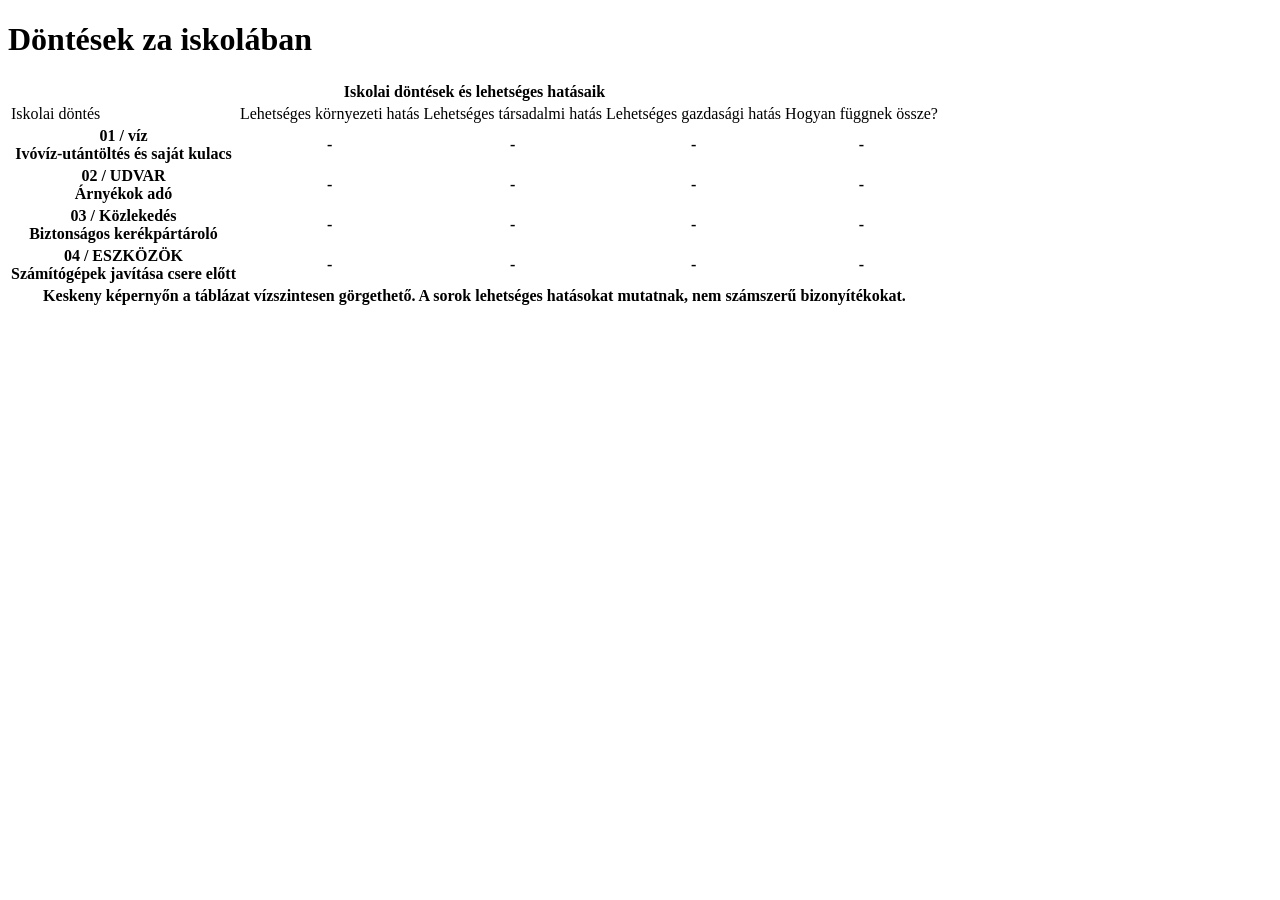
==== index.html @ 2a12638f "tablazat elkeszitese" ====
<!DOCTYPE html>
<html lang="hu">
<head>
    <meta charset="UTF-8">
    <meta name="viewport" content="width=device-width, initial-scale=1.0">
    <title>Csipkés Bálazs</title>
</head>
<body>
    <header>
        <h1>Döntések za iskolában</h1>
        <p></p>
    </header>
    <article>
        <table>
            <tr>
                <th colspan="5">Iskolai döntések és lehetséges hatásaik</th>
            </tr>
            <tr>
                <td>Iskolai döntés</td>
                <td>Lehetséges környezeti hatás</td>
                <td>Lehetséges társadalmi hatás</td>
                <td>Lehetséges gazdasági hatás</td>
                <td>Hogyan függnek össze?</td>
            </tr>
            <tr>
                <th>01 / víz <br>Ivóvíz-utántöltés és saját kulacs</th>
                <th>-</th>
                <th>-</th>
                <th>-</th>
                <th>-</th>
            </tr>
            <tr>
                <th>02 / UDVAR <br>Árnyékok adó </th>
                <th>-</th>
                <th>-</th>
                <th>-</th>
                <th>-</th>
            </tr>
            <tr>
                <th>03 / Közlekedés <br> Biztonságos kerékpártároló</th>
                <th>-</th>
                <th>-</th>
                <th>-</th>
                <th>-</th>
            </tr>
            <tr>
                <th>04 / ESZKÖZÖK <br> Számítógépek javítása csere előtt</th>
                <th>-</th>
                <th>-</th>
                <th>-</th>
                <th>-</th>
            </tr>
            <tr>
                <th colspan="5">Keskeny képernyőn a táblázat vízszintesen görgethető. A sorok lehetséges hatásokat mutatnak, nem számszerű bizonyítékokat.</th>
            </tr>
        </table>
    </article>
</body>
</html>
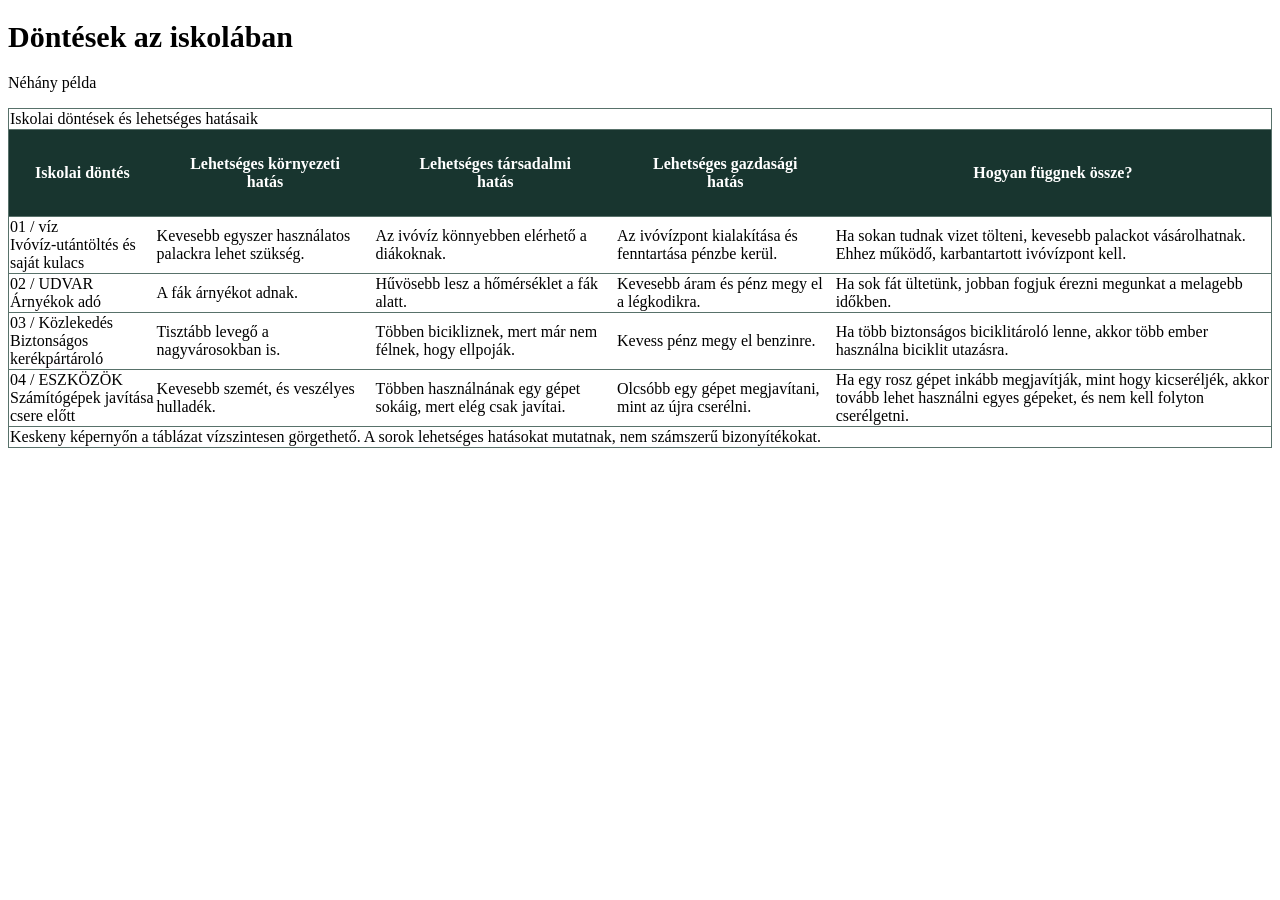
==== commit 6ad591a2: "befejezes" ====
--- a/index.html
+++ b/index.html
@@ -4,54 +4,55 @@
     <meta charset="UTF-8">
     <meta name="viewport" content="width=device-width, initial-scale=1.0">
     <title>Csipkés Bálazs</title>
+    <link rel="stylesheet" href="stílus.css">
 </head>
 <body>
     <header>
-        <h1>Döntések za iskolában</h1>
-        <p></p>
+        <h1>Döntések az iskolában</h1>
+        <p>Néhány példa</p>
     </header>
     <article>
         <table>
             <tr>
-                <th colspan="5">Iskolai döntések és lehetséges hatásaik</th>
+                <td colspan="5">Iskolai döntések és lehetséges hatásaik</td>
             </tr>
             <tr>
-                <td>Iskolai döntés</td>
-                <td>Lehetséges környezeti hatás</td>
-                <td>Lehetséges társadalmi hatás</td>
-                <td>Lehetséges gazdasági hatás</td>
-                <td>Hogyan függnek össze?</td>
+                <th>Iskolai döntés</th>
+                <th>Lehetséges környezeti hatás</th>
+                <th>Lehetséges társadalmi hatás</th>
+                <th>Lehetséges gazdasági hatás</th>
+                <th>Hogyan függnek össze?</th>
             </tr>
             <tr>
-                <th>01 / víz <br>Ivóvíz-utántöltés és saját kulacs</th>
-                <th>-</th>
-                <th>-</th>
-                <th>-</th>
-                <th>-</th>
+                <td>01 / víz <br>Ivóvíz-utántöltés és saját kulacs</th>
+                <td>Kevesebb egyszer használatos palackra lehet szükség.</th>
+                <td>Az ivóvíz könnyebben elérhető a diákoknak.</th>
+                <td>Az ivóvízpont kialakítása és fenntartása pénzbe kerül.</th>
+                <td>Ha sokan tudnak vizet tölteni, kevesebb palackot vásárolhatnak. Ehhez működő, karbantartott ivóvízpont kell.</th>
             </tr>
             <tr>
-                <th>02 / UDVAR <br>Árnyékok adó </th>
-                <th>-</th>
-                <th>-</th>
-                <th>-</th>
-                <th>-</th>
+                <td>02 / UDVAR <br>Árnyékok adó </th>
+                <td>A fák árnyékot adnak.</th>
+                <td>Hűvösebb lesz a hőmérséklet a fák alatt.</th>
+                <td>Kevesebb áram és pénz megy el a légkodikra.</th>
+                <td>Ha sok fát ültetünk, jobban fogjuk érezni megunkat a melagebb időkben.</th>
             </tr>
             <tr>
-                <th>03 / Közlekedés <br> Biztonságos kerékpártároló</th>
-                <th>-</th>
-                <th>-</th>
-                <th>-</th>
-                <th>-</th>
+                <td>03 / Közlekedés <br> Biztonságos kerékpártároló</th>
+                <td>Tisztább levegő a nagyvárosokban is.</th>
+                <td>Többen bicikliznek, mert már nem félnek, hogy ellpoják.</th>
+                <td>Kevess pénz megy el benzinre.</th>
+                <td>Ha több biztonságos biciklitároló lenne, akkor több ember használna biciklit utazásra.</th>
             </tr>
             <tr>
-                <th>04 / ESZKÖZÖK <br> Számítógépek javítása csere előtt</th>
-                <th>-</th>
-                <th>-</th>
-                <th>-</th>
-                <th>-</th>
+                <td>04 / ESZKÖZÖK <br> Számítógépek javítása csere előtt</th>
+                <td>Kevesebb szemét, és veszélyes hulladék.</th>
+                <td>Többen használnának egy gépet sokáig, mert elég csak javítai. </th>
+                <td>Olcsóbb egy gépet megjavítani, mint az újra cserélni.</th>
+                <td>Ha egy rosz gépet inkább megjavítják, mint hogy kicseréljék, akkor tovább lehet használni egyes gépeket, és nem kell folyton cserélgetni.</th>
             </tr>
             <tr>
-                <th colspan="5">Keskeny képernyőn a táblázat vízszintesen görgethető. A sorok lehetséges hatásokat mutatnak, nem számszerű bizonyítékokat.</th>
+                <td colspan="5">Keskeny képernyőn a táblázat vízszintesen görgethető. A sorok lehetséges hatásokat mutatnak, nem számszerű bizonyítékokat.</th>
             </tr>
         </table>
     </article>
--- a/stílus.css
+++ b/stílus.css
@@ -0,0 +1,19 @@
+*{
+    box-sizing: border-box;
+}
+
+body{
+    font-family: "Segoe UI";
+}
+h1{
+    font-size: 30px;
+}
+table, tr{
+    border: 1px solid #58716a;
+    border-collapse:collapse;
+}
+th{
+    background-color: #18352f;
+    color: white;
+    padding: 25px;
+}
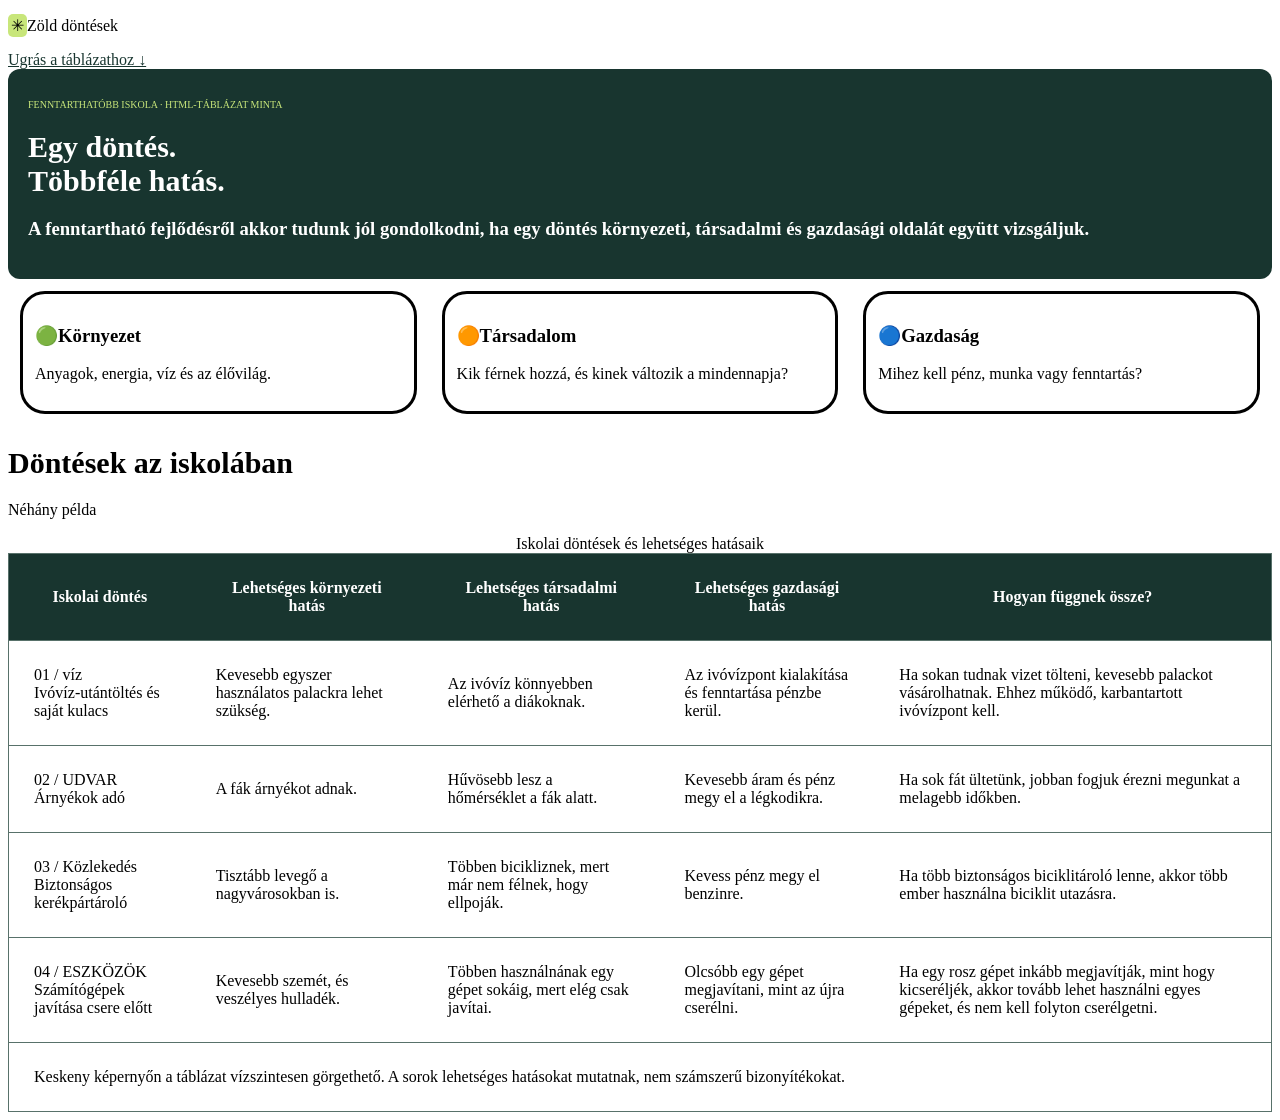
==== commit 7b152cde: "modositasok" ====
--- a/index.html
+++ b/index.html
@@ -7,6 +7,30 @@
     <link rel="stylesheet" href="stílus.css">
 </head>
 <body>
+    <main>
+        <header id="fejlecfelso">
+        <p><span>✳</span>Zöld döntések</p>
+        <a href="#">Ugrás a táblázathoz ↓</a>
+    </header>
+    <header id="fejlecalso">
+        <p>Fenntarthatóbb iskola · HTML-táblázat minta</p>
+        <h1>Egy döntés. <br> Többféle hatás.</h1>
+        <h3>A fenntartható fejlődésről akkor tudunk jól gondolkodni, ha egy döntés környezeti, társadalmi és gazdasági oldalát együtt vizsgáljuk.</h3>
+    </header>
+    <section>
+    <div>
+        <h3>🟢Környezet</h3>
+        <p>Anyagok, energia, víz és az élővilág.</p>
+    </div>
+    <div>
+        <h3>🟠Társadalom</h3>
+        <p>Kik férnek hozzá, és kinek változik a mindennapja?</p>
+    </div>
+    <div>
+        <h3>🔵Gazdaság</h3>
+        <p>Mihez kell pénz, munka vagy fenntartás?</p>
+    </div>
+    </section>
     <header>
         <h1>Döntések az iskolában</h1>
         <p>Néhány példa</p>
@@ -14,7 +38,7 @@
     <article>
         <table>
             <tr>
-                <td colspan="5">Iskolai döntések és lehetséges hatásaik</td>
+                <caption colspan="5">Iskolai döntések és lehetséges hatásaik</caption>
             </tr>
             <tr>
                 <th>Iskolai döntés</th>
@@ -24,18 +48,18 @@
                 <th>Hogyan függnek össze?</th>
             </tr>
             <tr>
-                <td>01 / víz <br>Ivóvíz-utántöltés és saját kulacs</th>
-                <td>Kevesebb egyszer használatos palackra lehet szükség.</th>
-                <td>Az ivóvíz könnyebben elérhető a diákoknak.</th>
-                <td>Az ivóvízpont kialakítása és fenntartása pénzbe kerül.</th>
-                <td>Ha sokan tudnak vizet tölteni, kevesebb palackot vásárolhatnak. Ehhez működő, karbantartott ivóvízpont kell.</th>
+                <td>01 / víz <br>Ivóvíz-utántöltés és saját kulacs</td>
+                <td>Kevesebb egyszer használatos palackra lehet szükség.</td>
+                <td>Az ivóvíz könnyebben elérhető a diákoknak.</td>
+                <td>Az ivóvízpont kialakítása és fenntartása pénzbe kerül.</td>
+                <td>Ha sokan tudnak vizet tölteni, kevesebb palackot vásárolhatnak. Ehhez működő, karbantartott ivóvízpont kell.</td>
             </tr>
             <tr>
-                <td>02 / UDVAR <br>Árnyékok adó </th>
-                <td>A fák árnyékot adnak.</th>
-                <td>Hűvösebb lesz a hőmérséklet a fák alatt.</th>
-                <td>Kevesebb áram és pénz megy el a légkodikra.</th>
-                <td>Ha sok fát ültetünk, jobban fogjuk érezni megunkat a melagebb időkben.</th>
+                <td>02 / UDVAR <br>Árnyékok adó </td>
+                <td>A fák árnyékot adnak.</td>
+                <td>Hűvösebb lesz a hőmérséklet a fák alatt.</td>
+                <td>Kevesebb áram és pénz megy el a légkodikra.</td>
+                <td>Ha sok fát ültetünk, jobban fogjuk érezni megunkat a melagebb időkben.</td>
             </tr>
             <tr>
                 <td>03 / Közlekedés <br> Biztonságos kerékpártároló</th>
@@ -45,16 +69,17 @@
                 <td>Ha több biztonságos biciklitároló lenne, akkor több ember használna biciklit utazásra.</th>
             </tr>
             <tr>
-                <td>04 / ESZKÖZÖK <br> Számítógépek javítása csere előtt</th>
-                <td>Kevesebb szemét, és veszélyes hulladék.</th>
-                <td>Többen használnának egy gépet sokáig, mert elég csak javítai. </th>
-                <td>Olcsóbb egy gépet megjavítani, mint az újra cserélni.</th>
-                <td>Ha egy rosz gépet inkább megjavítják, mint hogy kicseréljék, akkor tovább lehet használni egyes gépeket, és nem kell folyton cserélgetni.</th>
+                <td>04 / ESZKÖZÖK <br> Számítógépek javítása csere előtt</td>
+                <td>Kevesebb szemét, és veszélyes hulladék.</td>
+                <td>Többen használnának egy gépet sokáig, mert elég csak javítai. </td>
+                <td>Olcsóbb egy gépet megjavítani, mint az újra cserélni.</td>
+                <td>Ha egy rosz gépet inkább megjavítják, mint hogy kicseréljék, akkor tovább lehet használni egyes gépeket, és nem kell folyton cserélgetni.</td>
             </tr>
             <tr>
-                <td colspan="5">Keskeny képernyőn a táblázat vízszintesen görgethető. A sorok lehetséges hatásokat mutatnak, nem számszerű bizonyítékokat.</th>
+                <td colspan="5">Keskeny képernyőn a táblázat vízszintesen görgethető. A sorok lehetséges hatásokat mutatnak, nem számszerű bizonyítékokat.</td>
             </tr>
         </table>
     </article>
+    </main>
 </body>
 </html>
--- a/stílus.css
+++ b/stílus.css
@@ -16,4 +16,52 @@
     background-color: #18352f;
     color: white;
     padding: 25px;
+}
+td{
+    padding: 25px;
+}
+section{
+    display:grid;
+    grid-template-columns: 1fr 1fr 1fr;
+    gap: 2%;
+    padding: 12px;
+    }
+div{
+    border: solid black;
+    border-radius: 25px;
+    padding: 12px;
+}
+
+#fejlecfelső{
+    display: grid;
+    grid-template-columns: 1fr 1fr;
+    gap: 50px;
+    font-size: 15px;
+}
+#fejlecfelső p{
+    text-transform:uppercase;
+    color:#18352f;
+    font-weight: bold;
+    margin: 10px;
+}
+#fejlecfelso a{
+    color:#18352f;
+    text-decoration:underline;
+}
+span{
+    background-color: #c8e67a;
+    border-radius: 5px;
+    padding: 3px;
+}
+
+#fejlecalso{
+    background-color: #18352f;
+    border-radius: 12px;
+    color: white;
+    padding: 20px;
+}
+#fejlecalso p{
+    text-transform: uppercase;
+    color:#c8e67a;
+    font-size: 10px;
 }
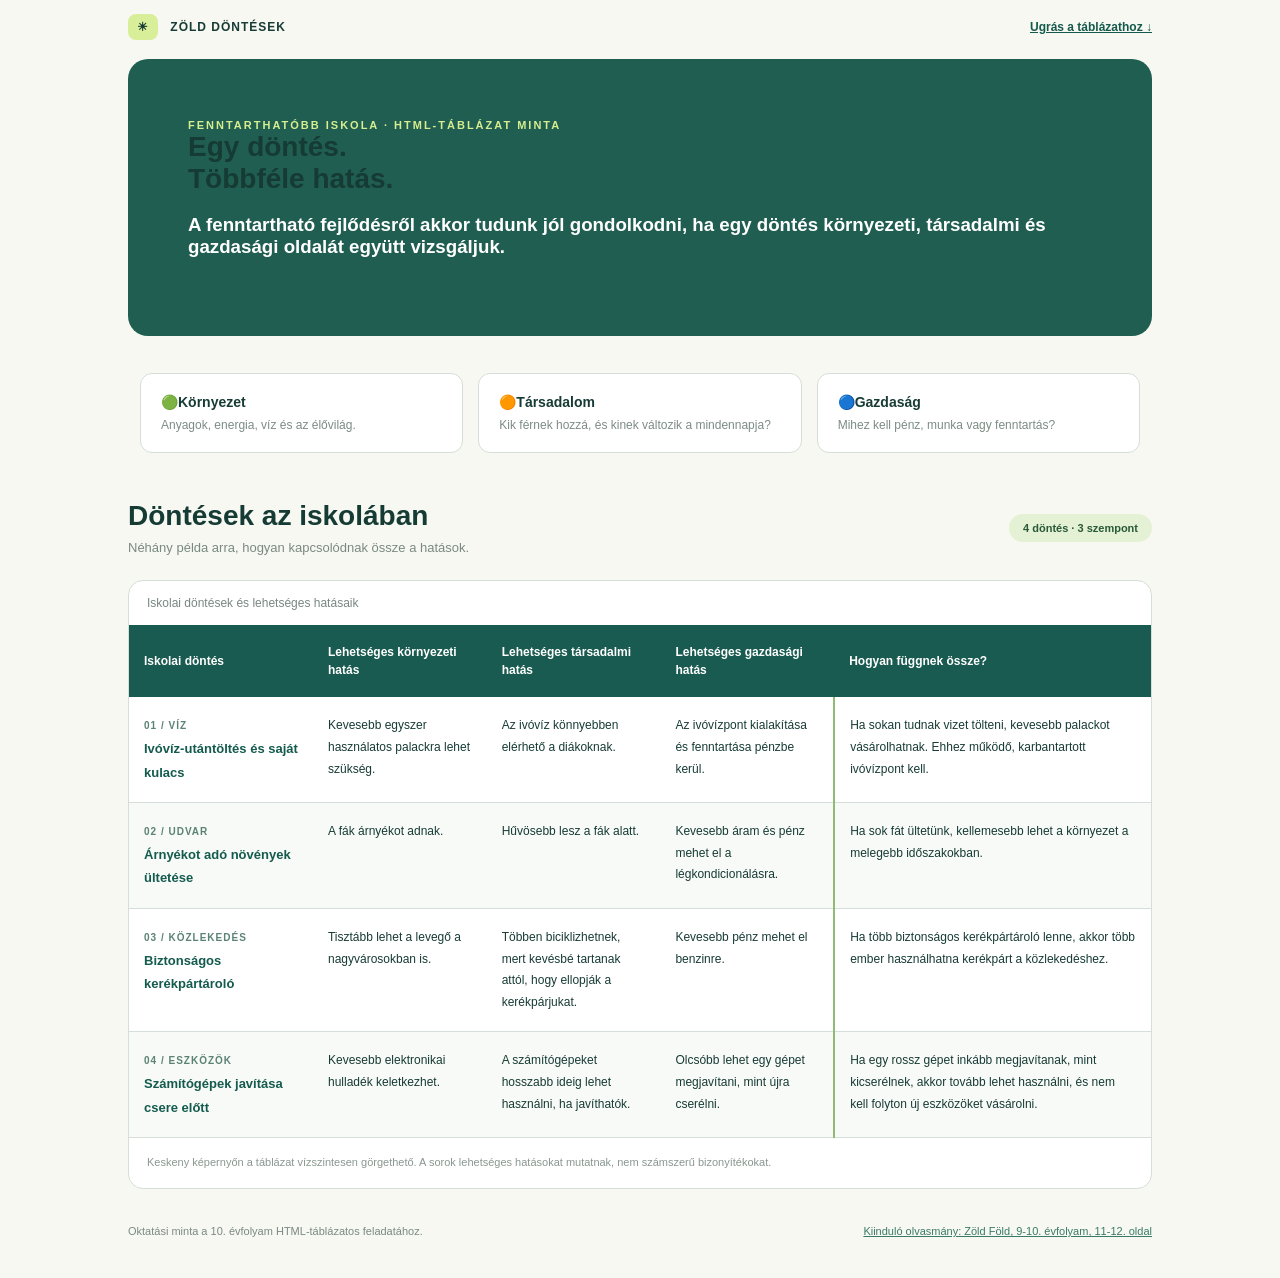
==== commit d0df037c: "vegso modositas" ====
--- a/index.html
+++ b/index.html
@@ -8,16 +8,17 @@
 </head>
 <body>
     <main>
-        <header id="fejlecfelso">
-        <p><span>✳</span>Zöld döntések</p>
-        <a href="#">Ugrás a táblázathoz ↓</a>
-    </header>
-    <header id="fejlecalso">
+        <nav>
+            <p><span class="ikon">☀</span> ZÖLD DÖNTÉSEK</p>
+            <a href="#tablazat">Ugrás a táblázathoz ↓</a>
+        </nav>
+
+    <header id="fejlec">
         <p>Fenntarthatóbb iskola · HTML-táblázat minta</p>
         <h1>Egy döntés. <br> Többféle hatás.</h1>
         <h3>A fenntartható fejlődésről akkor tudunk jól gondolkodni, ha egy döntés környezeti, társadalmi és gazdasági oldalát együtt vizsgáljuk.</h3>
     </header>
-    <section>
+    <section class="dobozok">
     <div>
         <h3>🟢Környezet</h3>
         <p>Anyagok, energia, víz és az élővilág.</p>
@@ -31,55 +32,131 @@
         <p>Mihez kell pénz, munka vagy fenntartás?</p>
     </div>
     </section>
-    <header>
+    <header id="tablazat">
         <h1>Döntések az iskolában</h1>
-        <p>Néhány példa</p>
+        <p>Néhány példa arra, hogyan kapcsolódnak össze a hatások.</p>
+        <span>4 döntés · 3 szempont</span>
     </header>
     <article>
         <table>
-            <tr>
-                <caption colspan="5">Iskolai döntések és lehetséges hatásaik</caption>
-            </tr>
-            <tr>
-                <th>Iskolai döntés</th>
-                <th>Lehetséges környezeti hatás</th>
-                <th>Lehetséges társadalmi hatás</th>
-                <th>Lehetséges gazdasági hatás</th>
-                <th>Hogyan függnek össze?</th>
-            </tr>
-            <tr>
-                <td>01 / víz <br>Ivóvíz-utántöltés és saját kulacs</td>
-                <td>Kevesebb egyszer használatos palackra lehet szükség.</td>
-                <td>Az ivóvíz könnyebben elérhető a diákoknak.</td>
-                <td>Az ivóvízpont kialakítása és fenntartása pénzbe kerül.</td>
-                <td>Ha sokan tudnak vizet tölteni, kevesebb palackot vásárolhatnak. Ehhez működő, karbantartott ivóvízpont kell.</td>
-            </tr>
-            <tr>
-                <td>02 / UDVAR <br>Árnyékok adó </td>
-                <td>A fák árnyékot adnak.</td>
-                <td>Hűvösebb lesz a hőmérséklet a fák alatt.</td>
-                <td>Kevesebb áram és pénz megy el a légkodikra.</td>
-                <td>Ha sok fát ültetünk, jobban fogjuk érezni megunkat a melagebb időkben.</td>
-            </tr>
-            <tr>
-                <td>03 / Közlekedés <br> Biztonságos kerékpártároló</th>
-                <td>Tisztább levegő a nagyvárosokban is.</th>
-                <td>Többen bicikliznek, mert már nem félnek, hogy ellpoják.</th>
-                <td>Kevess pénz megy el benzinre.</th>
-                <td>Ha több biztonságos biciklitároló lenne, akkor több ember használna biciklit utazásra.</th>
-            </tr>
-            <tr>
-                <td>04 / ESZKÖZÖK <br> Számítógépek javítása csere előtt</td>
-                <td>Kevesebb szemét, és veszélyes hulladék.</td>
-                <td>Többen használnának egy gépet sokáig, mert elég csak javítai. </td>
-                <td>Olcsóbb egy gépet megjavítani, mint az újra cserélni.</td>
-                <td>Ha egy rosz gépet inkább megjavítják, mint hogy kicseréljék, akkor tovább lehet használni egyes gépeket, és nem kell folyton cserélgetni.</td>
-            </tr>
-            <tr>
-                <td colspan="5">Keskeny képernyőn a táblázat vízszintesen görgethető. A sorok lehetséges hatásokat mutatnak, nem számszerű bizonyítékokat.</td>
-            </tr>
+           <caption>Iskolai döntések és lehetséges hatásaik</caption>
+
+                <thead>
+                    <tr>
+                        <th>Iskolai döntés</th>
+                        <th>Lehetséges környezeti hatás</th>
+                        <th>Lehetséges társadalmi hatás</th>
+                        <th>Lehetséges gazdasági hatás</th>
+                        <th>Hogyan függnek össze?</th>
+                    </tr>
+                </thead>
+
+                <tbody>
+
+                    <tr>
+                        <td>
+                            <small>01 / VÍZ</small><br>
+                            <strong>Ivóvíz-utántöltés és saját kulacs</strong>
+                        </td>
+
+                        <td>Kevesebb egyszer használatos palackra lehet szükség.</td>
+
+                        <td>Az ivóvíz könnyebben elérhető a diákoknak.</td>
+
+                        <td>Az ivóvízpont kialakítása és fenntartása pénzbe kerül.</td>
+
+                        <td>
+                            Ha sokan tudnak vizet tölteni, kevesebb palackot
+                            vásárolhatnak. Ehhez működő, karbantartott
+                            ivóvízpont kell.
+                        </td>
+                    </tr>
+
+                    <tr>
+                        <td>
+                            <small>02 / UDVAR</small><br>
+                            <strong>Árnyékot adó növények ültetése</strong>
+                        </td>
+
+                        <td>A fák árnyékot adnak.</td>
+
+                        <td>Hűvösebb lesz a fák alatt.</td>
+
+                        <td>Kevesebb áram és pénz mehet el a légkondicionálásra.</td>
+
+                        <td>
+                            Ha sok fát ültetünk, kellemesebb lehet a környezet
+                            a melegebb időszakokban.
+                        </td>
+                    </tr>
+
+                    <tr>
+                        <td>
+                            <small>03 / KÖZLEKEDÉS</small><br>
+                            <strong>Biztonságos kerékpártároló</strong>
+                        </td>
+
+                        <td>Tisztább lehet a levegő a nagyvárosokban is.</td>
+
+                        <td>
+                            Többen biciklizhetnek, mert kevésbé tartanak
+                            attól, hogy ellopják a kerékpárjukat.
+                        </td>
+
+                        <td>Kevesebb pénz mehet el benzinre.</td>
+
+                        <td>
+                            Ha több biztonságos kerékpártároló lenne,
+                            akkor több ember használhatna kerékpárt
+                            a közlekedéshez.
+                        </td>
+                    </tr>
+
+                    <tr>
+                        <td>
+                            <small>04 / ESZKÖZÖK</small><br>
+                            <strong>Számítógépek javítása csere előtt</strong>
+                        </td>
+
+                        <td>Kevesebb elektronikai hulladék keletkezhet.</td>
+
+                        <td>
+                            A számítógépeket hosszabb ideig lehet használni,
+                            ha javíthatók.
+                        </td>
+
+                        <td>
+                            Olcsóbb lehet egy gépet megjavítani,
+                            mint újra cserélni.
+                        </td>
+
+                        <td>
+                            Ha egy rossz gépet inkább megjavítanak,
+                            mint kicserélnek, akkor tovább lehet használni,
+                            és nem kell folyton új eszközöket vásárolni.
+                        </td>
+                    </tr>
+
+                </tbody>
+
+                <tfoot>
+                    <tr>
+                        <td colspan="5">
+                            Keskeny képernyőn a táblázat vízszintesen görgethető.
+                            A sorok lehetséges hatásokat mutatnak,
+                            nem számszerű bizonyítékokat.
+                        </td>
+                    </tr>
+                </tfoot>
+
         </table>
     </article>
+    <footer>
+        <p>Oktatási minta a 10. évfolyam HTML-táblázatos feladatához.</p>
+        <a href="#">
+                Kiinduló olvasmány: Zöld Föld, 9-10. évfolyam, 11-12. oldal
+        </a>
+    </footer>
     </main>
 </body>
 </html>
--- a/stílus.css
+++ b/stílus.css
@@ -1,67 +1,295 @@
-*{
-    box-sizing: border-box;
-}
-
-body{
-    font-family: "Segoe UI";
-}
-h1{
-    font-size: 30px;
-}
-table, tr{
-    border: 1px solid #58716a;
-    border-collapse:collapse;
-}
-th{
-    background-color: #18352f;
-    color: white;
-    padding: 25px;
-}
-td{
-    padding: 25px;
-}
-section{
-    display:grid;
-    grid-template-columns: 1fr 1fr 1fr;
-    gap: 2%;
-    padding: 12px;
-    }
-div{
-    border: solid black;
-    border-radius: 25px;
-    padding: 12px;
-}
-
-#fejlecfelső{
-    display: grid;
-    grid-template-columns: 1fr 1fr;
-    gap: 50px;
-    font-size: 15px;
-}
-#fejlecfelső p{
-    text-transform:uppercase;
-    color:#18352f;
-    font-weight: bold;
-    margin: 10px;
-}
-#fejlecfelso a{
-    color:#18352f;
-    text-decoration:underline;
-}
-span{
-    background-color: #c8e67a;
-    border-radius: 5px;
-    padding: 3px;
-}
-
-#fejlecalso{
-    background-color: #18352f;
-    border-radius: 12px;
-    color: white;
-    padding: 20px;
-}
-#fejlecalso p{
-    text-transform: uppercase;
-    color:#c8e67a;
-    font-size: 10px;
-}+* {
+  box-sizing: border-box;
+}
+
+body {
+  margin: 0;
+  background-color: #f7f8f2;
+  font-family: "Segoe UI", Arial, sans-serif;
+  color: #173b35;
+}
+main {
+  width: 80%;
+  max-width: 1100px;
+  margin: auto;
+  display: grid;
+  gap: 25px;
+}
+h1 {
+  font-size: 28px;
+  margin: 0;
+  color: #153b34;
+}
+table {
+  width: 100%;
+  min-width: 750px;
+  border-collapse: collapse;
+  table-layout: fixed;
+}
+section {
+  display: grid;
+  grid-template-columns: 1fr 1fr 1fr;
+  gap: 2%;
+  padding: 12px;
+}
+div {
+  border: solid black;
+  border-radius: 25px;
+  padding: 12px;
+}
+
+nav {
+  display: grid;
+  grid-template-columns: 1fr auto;
+  align-items: center;
+  margin-top: 20px;
+}
+nav p {
+  margin: 0;
+  font-size: 12px;
+  font-weight: bold;
+  letter-spacing: 1px;
+}
+nav a {
+  font-size: 12px;
+  font-weight: bold;
+  color: #15594c;
+  text-decoration: underline;
+}
+.ikon {
+  background-color: #d9ee98;
+  padding: 6px 9px;
+  border-radius: 8px;
+  margin-right: 8px;
+}
+span {
+  background-color: #c8e67a;
+  border-radius: 5px;
+  padding: 3px;
+}
+
+#fejlec {
+  background-color: #205e51;
+  border-radius: 20px;
+  color: white;
+  color: white;
+  padding: 60px;
+}
+#fejlec p {
+  font-size: 11px;
+  font-weight: bold;
+  letter-spacing: 2px;
+  text-transform: uppercase;
+  color: #d6ee8e;
+  margin: 0;
+}
+#fejlecalso h1 {
+  font-size: 56px;
+  line-height: 1;
+  margin: 20px 0;
+  letter-spacing: -2px;
+  color: white;
+}
+
+#fejlecalso h3 {
+  font-size: 15px;
+  line-height: 1.6;
+  font-weight: normal;
+  max-width: 550px;
+  margin: 0;
+}
+
+.dobozok {
+  display: grid;
+  grid-template-columns: repeat(3, 1fr);
+  gap: 15px;
+}
+
+.dobozok div {
+  background-color: white;
+  border: 1px solid #d5ded8;
+  border-radius: 12px;
+  padding: 20px;
+}
+
+.dobozok h3 {
+  font-size: 14px;
+  margin: 0 0 8px;
+}
+
+.dobozok p {
+  font-size: 12px;
+  color: #7c8c85;
+  margin: 0;
+}
+
+#tablazat {
+  display: grid;
+  grid-template-columns: 1fr auto;
+  align-items: center;
+  margin-top: 10px;
+}
+
+#tablazat h1 {
+  grid-column: 1;
+  font-size: 28px;
+  margin: 0;
+  color: #153b34;
+}
+
+#tablazat p {
+  grid-column: 1;
+  font-size: 13px;
+  color: #7b8983;
+  margin: 8px 0 0;
+}
+
+#tablazat span {
+  grid-column: 2;
+  grid-row: 1 / 3;
+  background-color: #e5f1d5;
+  color: #285a37;
+  padding: 8px 14px;
+  border-radius: 20px;
+  font-size: 11px;
+  font-weight: bold;
+}
+
+article {
+  background-color: white;
+  border: 1px solid #d5ded8;
+  border-radius: 15px;
+  overflow-x: auto;
+}
+
+table {
+  width: 100%;
+  min-width: 750px;
+  border-collapse: collapse;
+  table-layout: fixed;
+}
+
+caption {
+  text-align: left;
+  font-size: 12px;
+  color: #788781;
+  padding: 15px 18px;
+}
+
+thead {
+  background-color: #195b50;
+  color: white;
+}
+
+th {
+  padding: 18px 15px;
+  text-align: left;
+  font-size: 12px;
+  line-height: 1.5;
+}
+
+td {
+  padding: 18px 15px;
+  font-size: 12px;
+  line-height: 1.8;
+  vertical-align: top;
+  border-bottom: 1px solid #d5ded8;
+}
+
+th:first-child,
+td:first-child {
+  width: 18%;
+}
+
+th:nth-child(2),
+th:nth-child(3),
+th:nth-child(4) {
+  width: 17%;
+}
+
+th:last-child {
+  width: 31%;
+}
+
+tbody tr:nth-child(even) {
+  background-color: #f8faf7;
+}
+
+tbody td:first-child {
+  color: #145b4e;
+}
+
+strong {
+  color: #145b4e;
+  font-size: 13px;
+}
+
+small {
+  color: #5b8276;
+  font-size: 10px;
+  font-weight: bold;
+  letter-spacing: 1px;
+}
+
+tbody td:last-child {
+  border-left: 2px solid #91bb75;
+}
+
+tfoot td {
+  padding: 15px 18px;
+  font-size: 11px;
+  color: #899790;
+  border-bottom: none;
+}
+
+footer {
+  display: grid;
+  grid-template-columns: 1fr 1fr;
+  align-items: center;
+  margin-bottom: 30px;
+  font-size: 11px;
+  color: #7a8983;
+}
+
+footer a {
+  text-align: right;
+  color: #3a7a68;
+}
+
+@media (max-width: 700px) {
+  main {
+    width: 92%;
+  }
+
+  #fejlecalso {
+    padding: 30px;
+  }
+
+  #fejlecalso h1 {
+    font-size: 36px;
+  }
+
+  .dobozok {
+    grid-template-columns: 1fr;
+  }
+
+  #tablazat {
+    grid-template-columns: 1fr;
+    gap: 10px;
+  }
+
+  #tablazat span {
+    grid-column: 1;
+    grid-row: 3;
+    justify-self: start;
+  }
+
+  footer {
+    grid-template-columns: 1fr;
+    gap: 10px;
+  }
+
+  footer a {
+    text-align: left;
+  }
+}
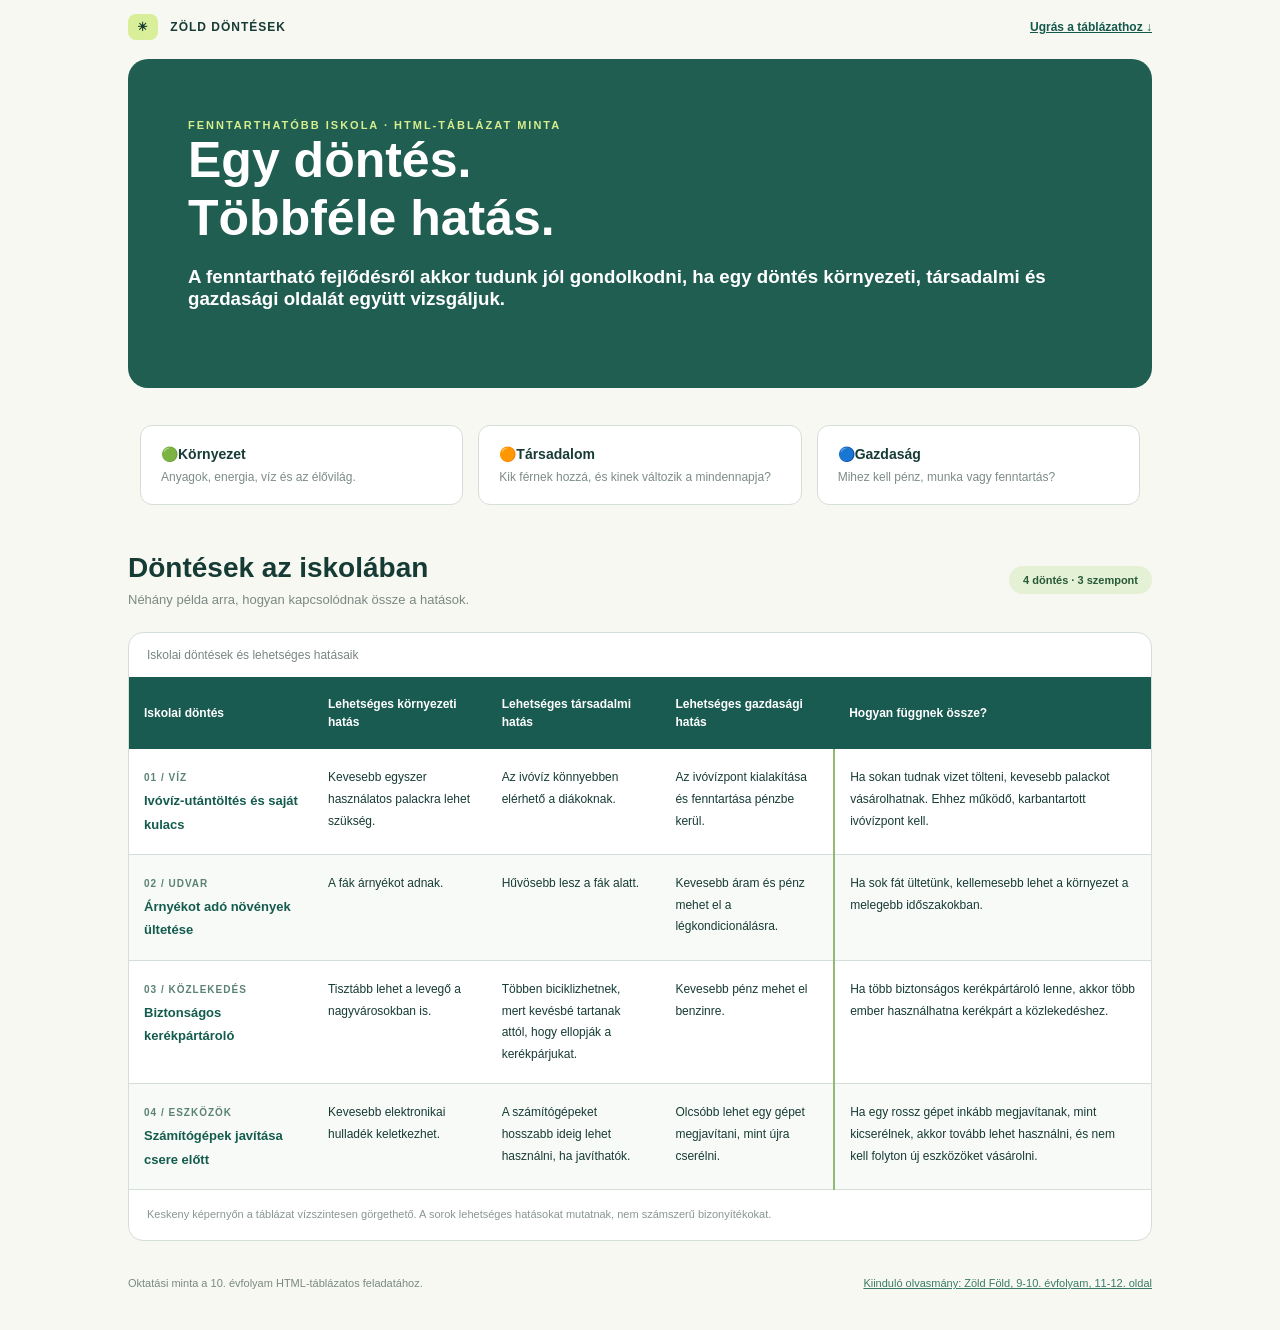
==== commit f18a07e4: "formazas" ====
--- a/index.html
+++ b/index.html
@@ -1,162 +1,160 @@
-<!DOCTYPE html>
+<!doctype html>
 <html lang="hu">
-<head>
-    <meta charset="UTF-8">
-    <meta name="viewport" content="width=device-width, initial-scale=1.0">
+  <head>
+    <meta charset="UTF-8" />
+    <meta name="viewport" content="width=device-width, initial-scale=1.0" />
     <title>Csipkés Bálazs</title>
-    <link rel="stylesheet" href="stílus.css">
-</head>
-<body>
+    <link rel="stylesheet" href="stílus.css" />
+  </head>
+  <body>
     <main>
-        <nav>
-            <p><span class="ikon">☀</span> ZÖLD DÖNTÉSEK</p>
-            <a href="#tablazat">Ugrás a táblázathoz ↓</a>
-        </nav>
+      <nav>
+        <p><span class="ikon">☀</span> ZÖLD DÖNTÉSEK</p>
+        <a href="#tablazat">Ugrás a táblázathoz ↓</a>
+      </nav>
 
-    <header id="fejlec">
+      <header id="fejlec">
         <p>Fenntarthatóbb iskola · HTML-táblázat minta</p>
-        <h1>Egy döntés. <br> Többféle hatás.</h1>
-        <h3>A fenntartható fejlődésről akkor tudunk jól gondolkodni, ha egy döntés környezeti, társadalmi és gazdasági oldalát együtt vizsgáljuk.</h3>
-    </header>
-    <section class="dobozok">
-    <div>
-        <h3>🟢Környezet</h3>
-        <p>Anyagok, energia, víz és az élővilág.</p>
-    </div>
-    <div>
-        <h3>🟠Társadalom</h3>
-        <p>Kik férnek hozzá, és kinek változik a mindennapja?</p>
-    </div>
-    <div>
-        <h3>🔵Gazdaság</h3>
-        <p>Mihez kell pénz, munka vagy fenntartás?</p>
-    </div>
-    </section>
-    <header id="tablazat">
+        <h1>
+          Egy döntés. <br />
+          Többféle hatás.
+        </h1>
+        <h3>
+          A fenntartható fejlődésről akkor tudunk jól gondolkodni, ha egy döntés
+          környezeti, társadalmi és gazdasági oldalát együtt vizsgáljuk.
+        </h3>
+      </header>
+      <section class="dobozok">
+        <div>
+          <h3>🟢Környezet</h3>
+          <p>Anyagok, energia, víz és az élővilág.</p>
+        </div>
+        <div>
+          <h3>🟠Társadalom</h3>
+          <p>Kik férnek hozzá, és kinek változik a mindennapja?</p>
+        </div>
+        <div>
+          <h3>🔵Gazdaság</h3>
+          <p>Mihez kell pénz, munka vagy fenntartás?</p>
+        </div>
+      </section>
+      <header id="tablazat">
         <h1>Döntések az iskolában</h1>
         <p>Néhány példa arra, hogyan kapcsolódnak össze a hatások.</p>
         <span>4 döntés · 3 szempont</span>
-    </header>
-    <article>
+      </header>
+      <article>
         <table>
-           <caption>Iskolai döntések és lehetséges hatásaik</caption>
+          <caption>
+            Iskolai döntések és lehetséges hatásaik
+          </caption>
 
-                <thead>
-                    <tr>
-                        <th>Iskolai döntés</th>
-                        <th>Lehetséges környezeti hatás</th>
-                        <th>Lehetséges társadalmi hatás</th>
-                        <th>Lehetséges gazdasági hatás</th>
-                        <th>Hogyan függnek össze?</th>
-                    </tr>
-                </thead>
+          <thead>
+            <tr>
+              <th>Iskolai döntés</th>
+              <th>Lehetséges környezeti hatás</th>
+              <th>Lehetséges társadalmi hatás</th>
+              <th>Lehetséges gazdasági hatás</th>
+              <th>Hogyan függnek össze?</th>
+            </tr>
+          </thead>
 
-                <tbody>
+          <tbody>
+            <tr>
+              <td>
+                <small>01 / VÍZ</small><br />
+                <strong>Ivóvíz-utántöltés és saját kulacs</strong>
+              </td>
 
-                    <tr>
-                        <td>
-                            <small>01 / VÍZ</small><br>
-                            <strong>Ivóvíz-utántöltés és saját kulacs</strong>
-                        </td>
+              <td>Kevesebb egyszer használatos palackra lehet szükség.</td>
 
-                        <td>Kevesebb egyszer használatos palackra lehet szükség.</td>
+              <td>Az ivóvíz könnyebben elérhető a diákoknak.</td>
 
-                        <td>Az ivóvíz könnyebben elérhető a diákoknak.</td>
+              <td>Az ivóvízpont kialakítása és fenntartása pénzbe kerül.</td>
 
-                        <td>Az ivóvízpont kialakítása és fenntartása pénzbe kerül.</td>
+              <td>
+                Ha sokan tudnak vizet tölteni, kevesebb palackot vásárolhatnak.
+                Ehhez működő, karbantartott ivóvízpont kell.
+              </td>
+            </tr>
 
-                        <td>
-                            Ha sokan tudnak vizet tölteni, kevesebb palackot
-                            vásárolhatnak. Ehhez működő, karbantartott
-                            ivóvízpont kell.
-                        </td>
-                    </tr>
+            <tr>
+              <td>
+                <small>02 / UDVAR</small><br />
+                <strong>Árnyékot adó növények ültetése</strong>
+              </td>
 
-                    <tr>
-                        <td>
-                            <small>02 / UDVAR</small><br>
-                            <strong>Árnyékot adó növények ültetése</strong>
-                        </td>
+              <td>A fák árnyékot adnak.</td>
 
-                        <td>A fák árnyékot adnak.</td>
+              <td>Hűvösebb lesz a fák alatt.</td>
 
-                        <td>Hűvösebb lesz a fák alatt.</td>
+              <td>Kevesebb áram és pénz mehet el a légkondicionálásra.</td>
 
-                        <td>Kevesebb áram és pénz mehet el a légkondicionálásra.</td>
+              <td>
+                Ha sok fát ültetünk, kellemesebb lehet a környezet a melegebb
+                időszakokban.
+              </td>
+            </tr>
 
-                        <td>
-                            Ha sok fát ültetünk, kellemesebb lehet a környezet
-                            a melegebb időszakokban.
-                        </td>
-                    </tr>
+            <tr>
+              <td>
+                <small>03 / KÖZLEKEDÉS</small><br />
+                <strong>Biztonságos kerékpártároló</strong>
+              </td>
 
-                    <tr>
-                        <td>
-                            <small>03 / KÖZLEKEDÉS</small><br>
-                            <strong>Biztonságos kerékpártároló</strong>
-                        </td>
+              <td>Tisztább lehet a levegő a nagyvárosokban is.</td>
 
-                        <td>Tisztább lehet a levegő a nagyvárosokban is.</td>
+              <td>
+                Többen biciklizhetnek, mert kevésbé tartanak attól, hogy
+                ellopják a kerékpárjukat.
+              </td>
 
-                        <td>
-                            Többen biciklizhetnek, mert kevésbé tartanak
-                            attól, hogy ellopják a kerékpárjukat.
-                        </td>
+              <td>Kevesebb pénz mehet el benzinre.</td>
 
-                        <td>Kevesebb pénz mehet el benzinre.</td>
+              <td>
+                Ha több biztonságos kerékpártároló lenne, akkor több ember
+                használhatna kerékpárt a közlekedéshez.
+              </td>
+            </tr>
 
-                        <td>
-                            Ha több biztonságos kerékpártároló lenne,
-                            akkor több ember használhatna kerékpárt
-                            a közlekedéshez.
-                        </td>
-                    </tr>
+            <tr>
+              <td>
+                <small>04 / ESZKÖZÖK</small><br />
+                <strong>Számítógépek javítása csere előtt</strong>
+              </td>
 
-                    <tr>
-                        <td>
-                            <small>04 / ESZKÖZÖK</small><br>
-                            <strong>Számítógépek javítása csere előtt</strong>
-                        </td>
+              <td>Kevesebb elektronikai hulladék keletkezhet.</td>
 
-                        <td>Kevesebb elektronikai hulladék keletkezhet.</td>
+              <td>
+                A számítógépeket hosszabb ideig lehet használni, ha javíthatók.
+              </td>
 
-                        <td>
-                            A számítógépeket hosszabb ideig lehet használni,
-                            ha javíthatók.
-                        </td>
+              <td>Olcsóbb lehet egy gépet megjavítani, mint újra cserélni.</td>
 
-                        <td>
-                            Olcsóbb lehet egy gépet megjavítani,
-                            mint újra cserélni.
-                        </td>
+              <td>
+                Ha egy rossz gépet inkább megjavítanak, mint kicserélnek, akkor
+                tovább lehet használni, és nem kell folyton új eszközöket
+                vásárolni.
+              </td>
+            </tr>
+          </tbody>
 
-                        <td>
-                            Ha egy rossz gépet inkább megjavítanak,
-                            mint kicserélnek, akkor tovább lehet használni,
-                            és nem kell folyton új eszközöket vásárolni.
-                        </td>
-                    </tr>
-
-                </tbody>
-
-                <tfoot>
-                    <tr>
-                        <td colspan="5">
-                            Keskeny képernyőn a táblázat vízszintesen görgethető.
-                            A sorok lehetséges hatásokat mutatnak,
-                            nem számszerű bizonyítékokat.
-                        </td>
-                    </tr>
-                </tfoot>
-
+          <tfoot>
+            <tr>
+              <td colspan="5">
+                Keskeny képernyőn a táblázat vízszintesen görgethető. A sorok
+                lehetséges hatásokat mutatnak, nem számszerű bizonyítékokat.
+              </td>
+            </tr>
+          </tfoot>
         </table>
-    </article>
-    <footer>
+      </article>
+      <footer>
         <p>Oktatási minta a 10. évfolyam HTML-táblázatos feladatához.</p>
         <a href="#">
-                Kiinduló olvasmány: Zöld Föld, 9-10. évfolyam, 11-12. oldal
+          Kiinduló olvasmány: Zöld Föld, 9-10. évfolyam, 11-12. oldal
         </a>
-    </footer>
+      </footer>
     </main>
-</body>
-</html>+  </body>
+</html>
--- a/stílus.css
+++ b/stílus.css
@@ -16,9 +16,9 @@
   gap: 25px;
 }
 h1 {
-  font-size: 28px;
-  margin: 0;
-  color: #153b34;
+  font-size: 50px;
+  margin: 0;
+  color: white;
 }
 table {
   width: 100%;
